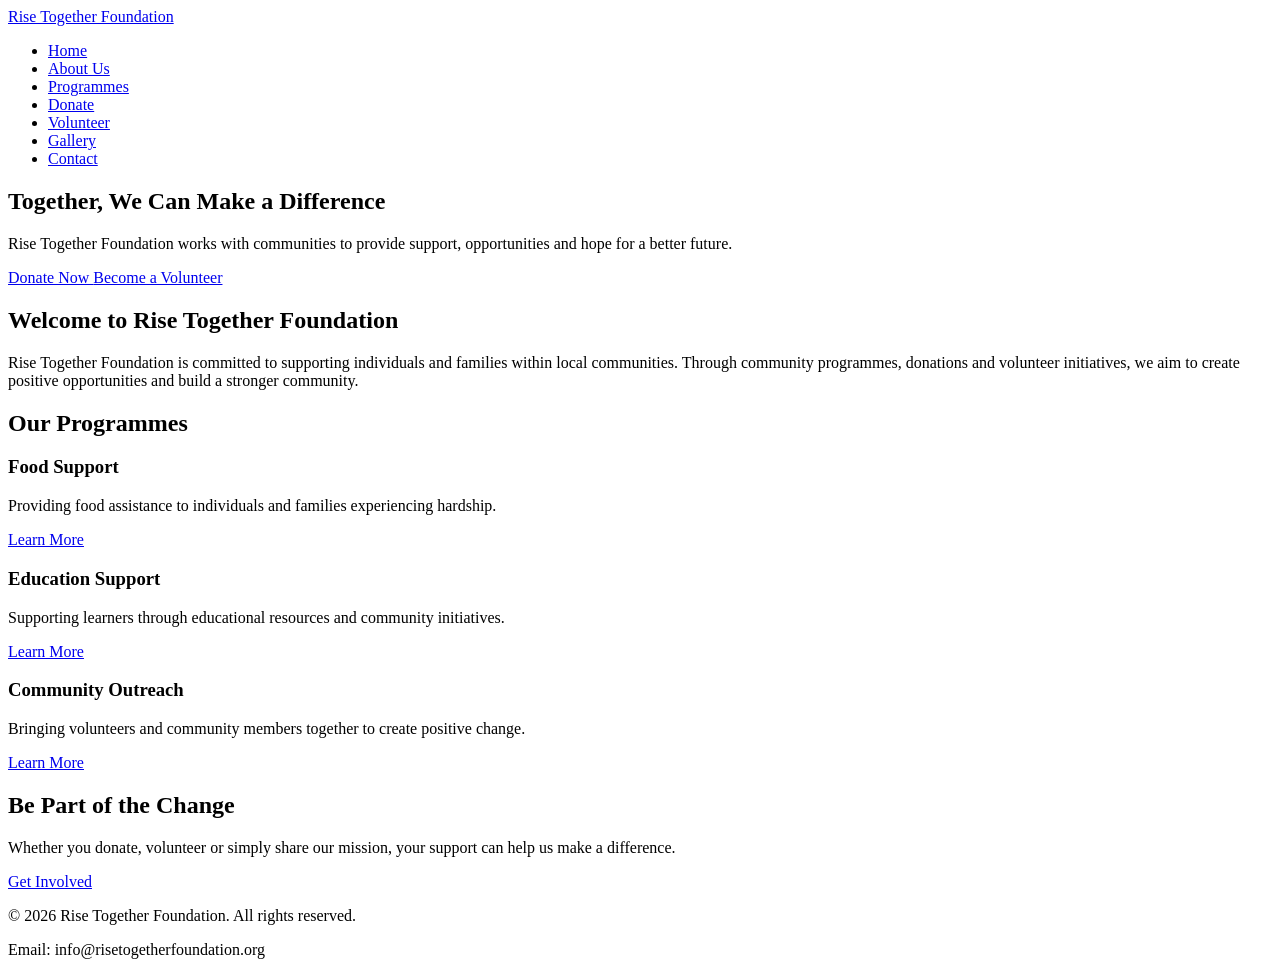
==== index.html @ 3a55affb "Task 1 - Initial HTML website" ====
<!DOCTYPE html>
<html lang="en">
<head>
    <meta charset="UTF-8">
    <meta name="viewport" content="width=device-width, initial-scale=1.0">

    <title>Rise Together Foundation | Home</title>

    <link rel="stylesheet" href="css/style.css">
</head>

<body>

    <!-- Header -->
    <header>
        <div class="container">

            <a href="index.html" class="logo">
                Rise Together Foundation
            </a>

            <nav>
                <ul>
                    <li><a href="index.html">Home</a></li>
                    <li><a href="about.html">About Us</a></li>
                    <li><a href="programmes.html">Programmes</a></li>
                    <li><a href="donate.html">Donate</a></li>
                    <li><a href="volunteer.html">Volunteer</a></li>
                    <li><a href="gallery.html">Gallery</a></li>
                    <li><a href="contact.html">Contact</a></li>
                </ul>
            </nav>

        </div>
    </header>


    <!-- Main Content -->
    <main>

        <!-- Hero Section -->
        <section class="hero">

            <div class="hero-content">

                <h1>Together, We Can Make a Difference</h1>

                <p>
                    Rise Together Foundation works with communities
                    to provide support, opportunities and hope for a
                    better future.
                </p>

                <div class="hero-buttons">

                    <a href="donate.html" class="btn primary-btn">
                        Donate Now
                    </a>

                    <a href="volunteer.html" class="btn secondary-btn">
                        Become a Volunteer
                    </a>

                </div>

            </div>

        </section>


        <!-- Introduction -->
        <section class="introduction">

            <div class="container">

                <h2>Welcome to Rise Together Foundation</h2>

                <p>
                    Rise Together Foundation is committed to supporting
                    individuals and families within local communities.
                    Through community programmes, donations and
                    volunteer initiatives, we aim to create positive
                    opportunities and build a stronger community.
                </p>

            </div>

        </section>


        <!-- Programmes -->
        <section class="programmes-preview">

            <div class="container">

                <h2>Our Programmes</h2>

                <div class="programme-cards">

                    <article class="programme-card">

                        <h3>Food Support</h3>

                        <p>
                            Providing food assistance to individuals
                            and families experiencing hardship.
                        </p>

                        <a href="programmes.html">
                            Learn More
                        </a>

                    </article>


                    <article class="programme-card">

                        <h3>Education Support</h3>

                        <p>
                            Supporting learners through educational
                            resources and community initiatives.
                        </p>

                        <a href="programmes.html">
                            Learn More
                        </a>

                    </article>


                    <article class="programme-card">

                        <h3>Community Outreach</h3>

                        <p>
                            Bringing volunteers and community members
                            together to create positive change.
                        </p>

                        <a href="programmes.html">
                            Learn More
                        </a>

                    </article>

                </div>

            </div>

        </section>


        <!-- Call To Action -->
        <section class="call-to-action">

            <div class="container">

                <h2>Be Part of the Change</h2>

                <p>
                    Whether you donate, volunteer or simply share
                    our mission, your support can help us make a
                    difference.
                </p>

                <a href="volunteer.html" class="btn primary-btn">
                    Get Involved
                </a>

            </div>

        </section>

    </main>


    <!-- Footer -->
    <footer>

        <div class="container">

            <p>
                &copy; 2026 Rise Together Foundation.
                All rights reserved.
            </p>

            <p>
                Email: info@risetogetherfoundation.org
            </p>

        </div>

    </footer>

</body>
</html>
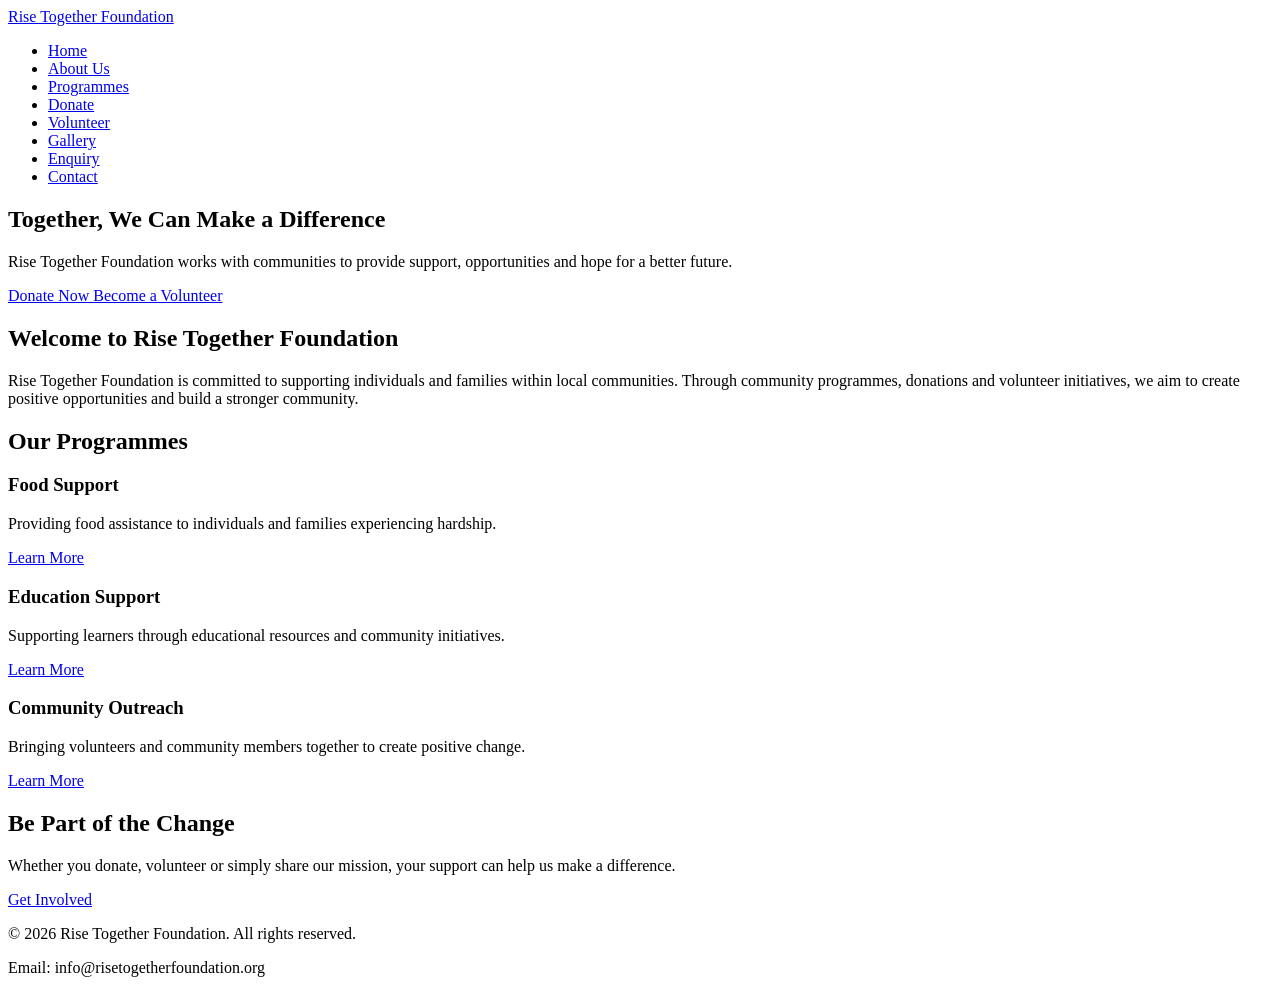
==== commit 7ed8aa07: "Add enquiry page and update contact page" ====
--- a/index.html
+++ b/index.html
@@ -27,6 +27,7 @@
                     <li><a href="donate.html">Donate</a></li>
                     <li><a href="volunteer.html">Volunteer</a></li>
                     <li><a href="gallery.html">Gallery</a></li>
+                    <li><a href="enquiry.html">Enquiry</a></li>
                     <li><a href="contact.html">Contact</a></li>
                 </ul>
             </nav>
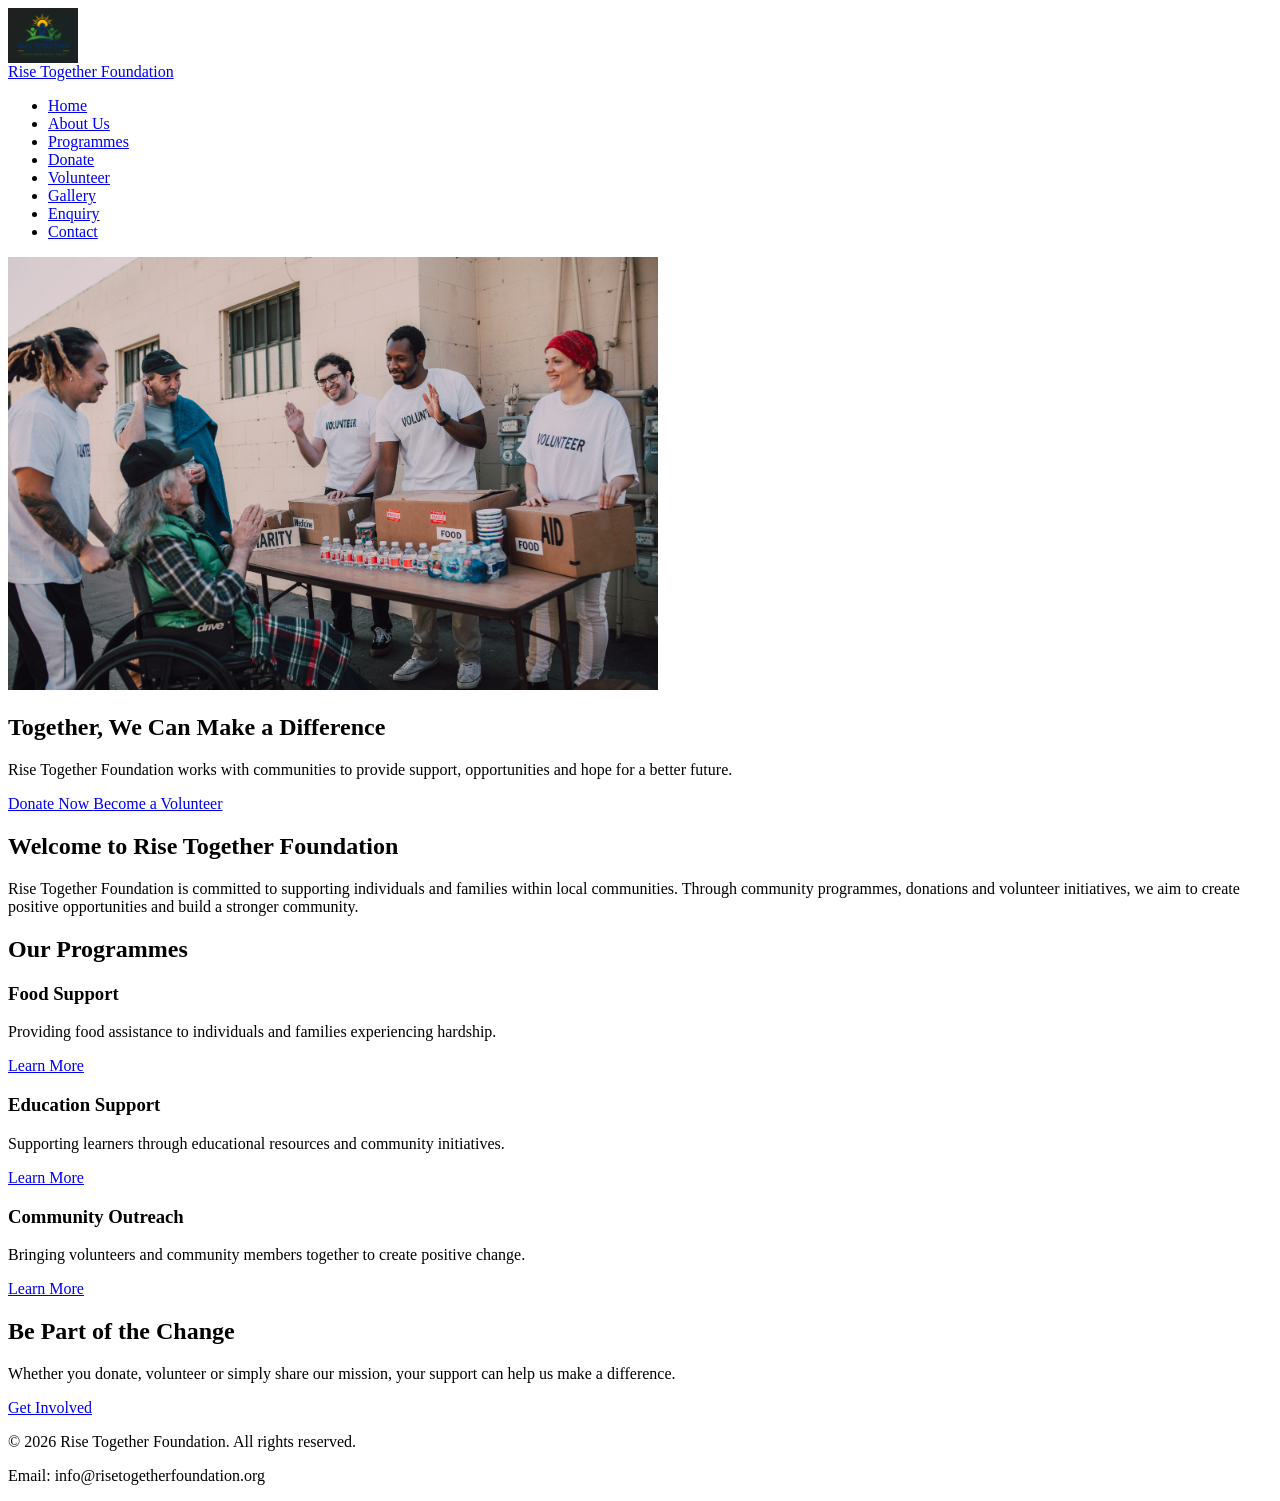
==== commit eb8dbd6b: "Updated website" ====
--- a/index.html
+++ b/index.html
@@ -16,6 +16,7 @@
         <div class="container">
 
             <a href="index.html" class="logo">
+                <img src="images/logo.png" alt="Rise Together Foundation Logo">
                 Rise Together Foundation
             </a>
 
@@ -39,6 +40,8 @@
     <!-- Main Content -->
     <main>
 
+        <img src="images/hero.jpg" alt="Education support programme" width="650">
+
         <!-- Hero Section -->
         <section class="hero">
 
--- a/css/style.css
+++ b/css/style.css
@@ -0,0 +1,24 @@
+/* =========================
+   PAGE HEADER
+========================= */
+
+.page-header {
+    background-color: #F5F5F5;
+    text-align: center;
+    padding: 80px 0;
+}
+
+.page-header h1 {
+    color: #1E3A5F;
+    font-size: 2.5rem;
+    margin-bottom: 15px;
+}
+
+.page-header p {
+    font-size: 1.1rem;
+}
+.logo img {
+    height: 55px;
+    width: auto;
+    display: block;
+}
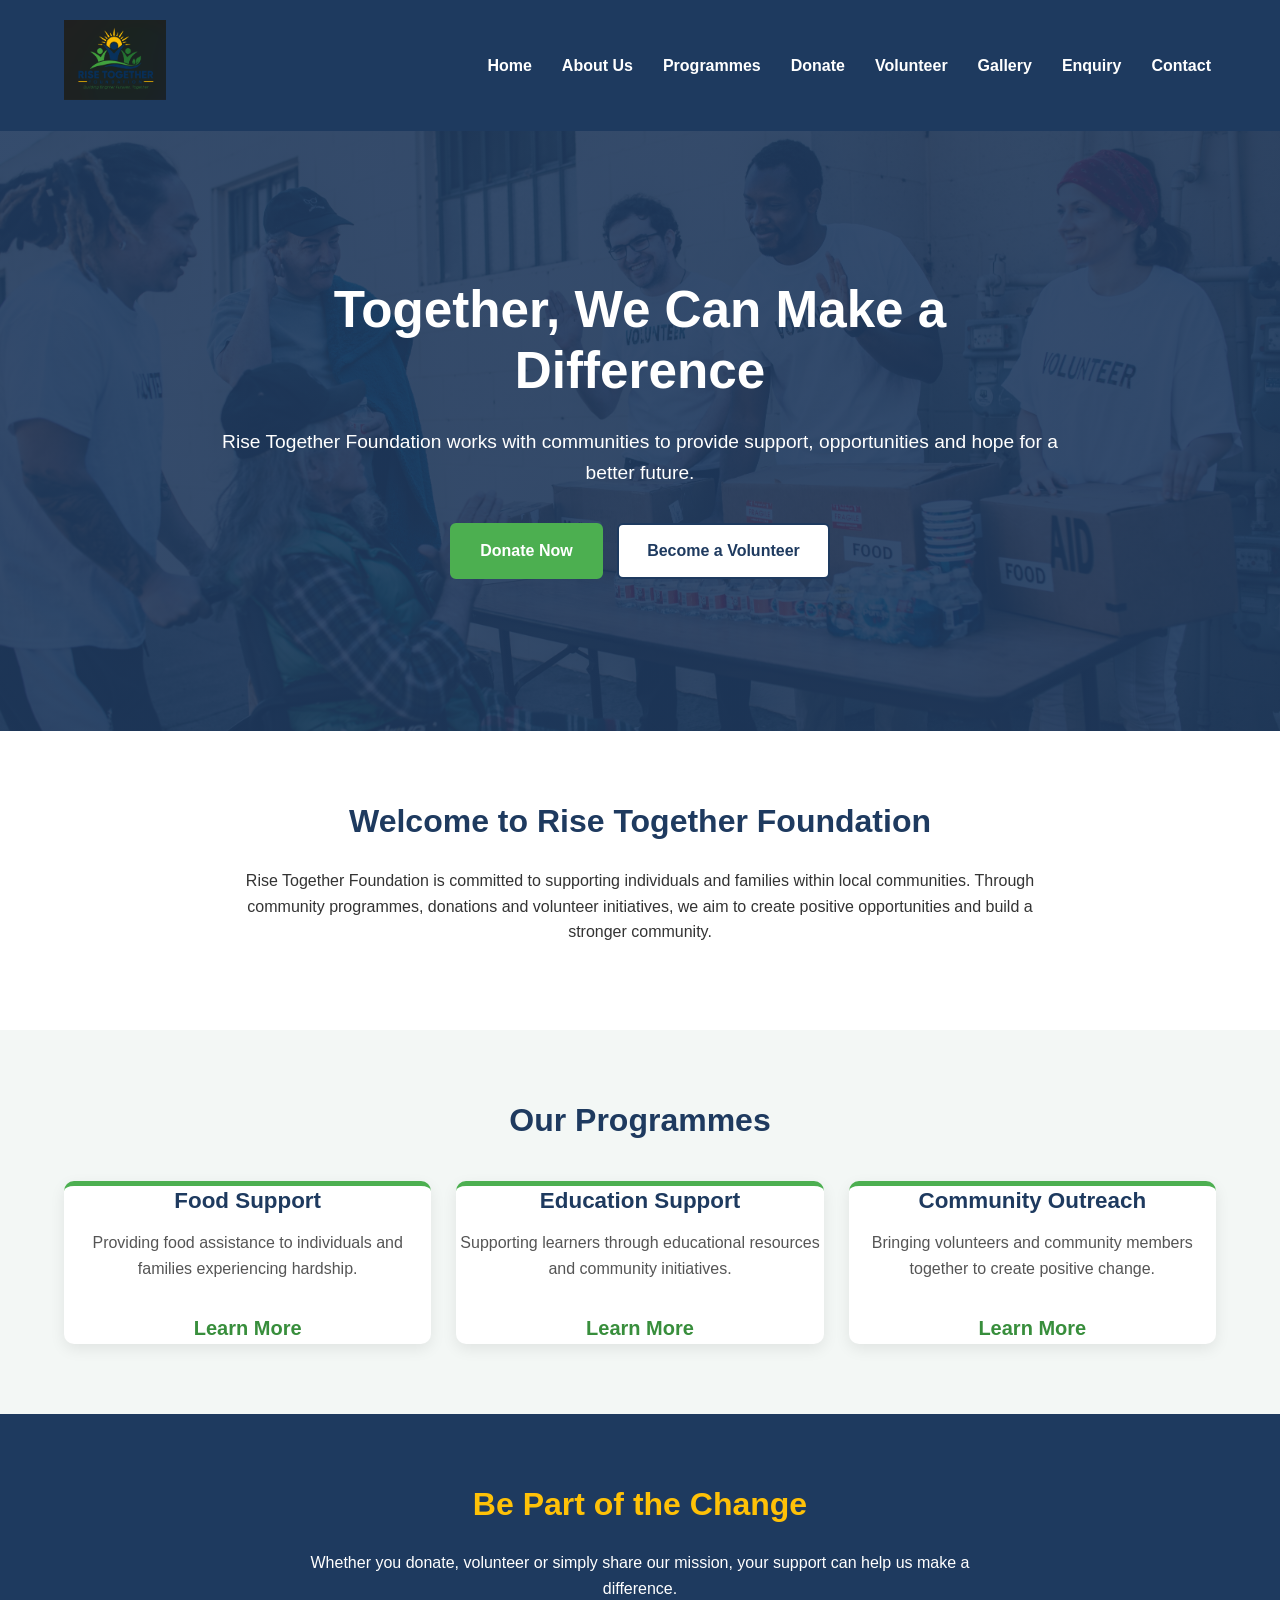
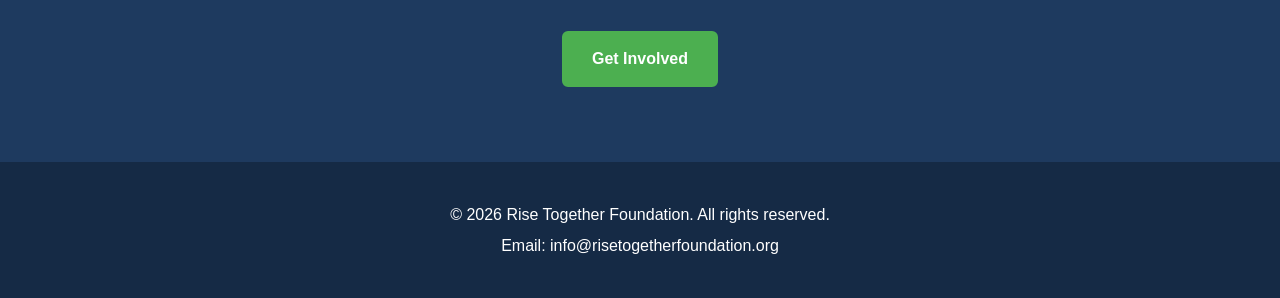
==== commit dfa53883: "Update website styling and pages" ====
--- a/index.html
+++ b/index.html
@@ -17,7 +17,6 @@
 
             <a href="index.html" class="logo">
                 <img src="images/logo.png" alt="Rise Together Foundation Logo">
-                Rise Together Foundation
             </a>
 
             <nav>
@@ -39,8 +38,6 @@
 
     <!-- Main Content -->
     <main>
-
-        <img src="images/hero.jpg" alt="Education support programme" width="650">
 
         <!-- Hero Section -->
         <section class="hero">
--- a/css/style.css
+++ b/css/style.css
@@ -1,24 +1,1129 @@
-/* =========================
-   PAGE HEADER
-========================= */
+/* =========================================================
+   1. DEFAULT STYLES / RESET
+========================================================= */
+/* Removes default browser spacing and makes sizing easier */
+*
+{
+    margin: 0;
+    padding: 0;
+    box-sizing: border-box;
+}
+
+/* Smooth scrolling when using page links */
+html 
+{
+    scroll-behavior: smooth;
+}
+
+/* Default body styling */
+body 
+{
+    font-family: "Open Sans", Arial, sans-serif;
+    font-size: 16px;
+    line-height: 1.6;
+    color: #333333;
+    background-color: #ffffff;
+}
+
+/* Main website container */
+.container 
+{
+    width: 90%;
+    max-width: 1200px;
+    margin: 0 auto;
+}
+
+/* Makes images responsive and prevents overflow from fixed HTML widths */
+img {
+    display: block;
+    max-width: 100%;
+    height: auto;
+}
+
+img[width] {
+    width: auto;
+    max-width: 100%;
+}
+
+.feature-image {
+    width: min(100%, 760px);
+    max-height: 430px;
+    margin: 0 auto 25px;
+    object-fit: cover;
+    border-radius: 16px;
+    box-shadow: 0 8px 22px rgba(0, 0, 0, 0.10);
+}
+
+main img {
+    margin-bottom: 20px;
+}
+
+/* =========================================================
+   2. TYPOGRAPHY
+========================================================= */
+
+/* Main headings */
+h1,
+h2,
+h3,
+h4 {
+    font-weight: 700;
+    line-height: 1.3;
+}
+
+/* Main heading */
+h1 
+{
+    font-size: 3rem;
+}
+
+/* Section headings */
+h2 
+{
+    font-size: 2rem;
+}
+
+/* Smaller headings */
+h3 
+{
+    font-size: 1.4rem;
+}
+
+/* Paragraphs */
+p 
+{
+    margin-bottom: 15px;
+}
+
+/* =========================================================
+   3. HEADER
+========================================================= */
+
+header {
+    background-color: #1E3A5F;
+    padding: 20px 0;
+    box-shadow: 0 3px 10px rgba(0, 0, 0, 0.15);
+}
+
+/* Header layout */
+header .container {
+    display: flex;
+    justify-content: space-between;
+    align-items: center;
+    gap: 25px;
+}
+
+/* =========================================================
+   4. LOGO
+========================================================= */
+.logo {
+    color: #ffffff;
+    text-decoration: none;
+    font-size: 1.5rem;
+    font-weight: 700;
+    letter-spacing: 0.5px;
+}
+
+.logo img {
+    height: 80px;
+    width: auto;
+    display: inline-block;
+}
+
+/* Logo hover effect */
+.logo:hover {
+    color: #FFC107;
+}
+
+/* =========================================================
+   5. NAVIGATION
+========================================================= */
+
+nav ul {
+    list-style: none;
+    display: flex;
+    align-items: center;
+    justify-content: center;
+    gap: 20px;
+}
+
+nav a {
+    color: #ffffff;
+    text-decoration: none;
+    font-weight: 600;
+    padding: 8px 5px;
+    transition: 0.3s ease;
+}
+
+/* Navigation hover */
+nav a:hover {
+    color: #FFC107;
+}
+
+/* Navigation focus for keyboard accessibility */
+nav a:focus-visible {
+    outline: 2px solid #FFC107;
+    outline-offset: 4px;
+}
+
+/* Active navigation link */
+nav a:active {
+    color: #4CAF50;
+}
+
+/* Visited links remain readable */
+nav a:visited {
+    text-decoration: none;
+}
+
+/* =========================================================
+   6. GENERAL SECTIONS
+========================================================= */
+
+section {
+    padding: 70px 0;
+}
+
+section h2 {
+    text-align: center;
+    color: #1E3A5F;
+    margin-bottom: 25px;
+}
+
+section p {
+    margin-bottom: 15px;
+}
+
+
+/* =========================================================
+   7. HOME PAGE - HERO
+========================================================= */
+
+.hero {
+    min-height: 600px;
+    display: flex;
+    align-items: center;
+    justify-content: center;
+    text-align: center;
+    background:
+        linear-gradient(
+            rgba(30, 58, 95, 0.88),
+            rgba(30, 58, 95, 0.88)
+        ),
+        url("../images/hero.jpg");
+
+    background-size: cover;
+    background-position: center;
+    color: #ffffff;
+}
+
+.hero-content {
+    width: 90%;
+    max-width: 850px;
+    margin: 0 auto;
+}
+
+.hero h1 {
+    color: #ffffff;
+    font-size: 3.2rem;
+    line-height: 1.2;
+    margin-bottom: 25px;
+}
+
+.hero p {
+    color: #ffffff;
+    font-size: 1.2rem;
+    margin-bottom: 30px;
+}
+
+
+/* =========================================================
+   8. HOME PAGE - INTRODUCTION
+========================================================= */
+
+.introduction {
+    background-color: #ffffff;
+    text-align: center;
+}
+
+.introduction p {
+    max-width: 800px;
+    margin-left: auto;
+    margin-right: auto;
+}
+
+
+/* =========================================================
+   9. PROGRAMMES PREVIEW / PROGRAMMES PAGE
+========================================================= */
+
+.programmes-preview {
+    background-color: #F3F7F5;
+}
+
+.programme-cards {
+    display: flex;
+    justify-content: center;
+    gap: 25px;
+    margin-top: 40px;
+    flex-wrap: wrap;
+}
+
+.programme-card {
+    background-color: #ffffff;
+    flex: 1;
+    min-width: 220px;
+    display: flex;
+    flex-direction: column;
+    text-align: center;
+    border-radius: 10px;
+    overflow: hidden;
+    border-top: 5px solid #4CAF50;
+    box-shadow: 0 5px 15px rgba(0, 0, 0, 0.08);
+    transition:
+        transform 0.3s ease,
+        box-shadow 0.3s ease;
+}
+
+/* Programme card hover effect */
+.programme-card:hover {
+    transform: translateY(-5px);
+
+    box-shadow:
+        0 10px 25px rgba(0, 0, 0, 0.12);
+}
+
+/* Programme images */
+.programme-card img {
+    width: 90%;
+    height: 220px;
+    object-fit: cover;
+    display: block;
+    margin: 0 auto;
+}
+
+/* Content inside programme cards */
+.programme-card-content {
+    padding: 25px;
+    display: flex;
+    justify-content: center;
+    flex-direction: column;
+    align-items: center;
+}
+
+.programme-card h2,
+.programme-card h3,
+.programme-card-content h2,
+.programme-card-content h3 {
+    color: #1E3A5F;
+    margin-bottom: 15px;
+    font-size: 1.4rem;
+}
+
+.programme-card p,
+.programme-card-content p {
+    color: #555555;
+}
+
+/* Programme links */
+.programme-card a {
+    display: inline-block;
+    margin-top: auto;
+    padding-top: 15px;
+    color: #388E3C;
+    font-size: 20px;
+    font-weight: bold;
+    text-decoration: none;
+}
+
+/* Programme link hover */
+.programme-card a:hover {
+    color: #1E3A5F;
+}
+
+
+/* =========================================================
+   10. PAGE HEADERS
+========================================================= */
 
 .page-header {
-    background-color: #F5F5F5;
+    background-color: #EAF4F4;
     text-align: center;
     padding: 80px 0;
+    border-bottom: 5px solid #FFC107;
 }
 
 .page-header h1 {
     color: #1E3A5F;
+    font-size: 2.8rem;
+    margin-bottom: 15px;
+}
+
+.page-header p {
+    color: #555555;
+    font-size: 1.1rem;
+}
+
+
+/* =========================================================
+   11. BUTTONS
+========================================================= */
+
+.btn {
+    display: inline-block;
+    padding: 13px 28px;
+    margin: 5px;
+    border-radius: 6px;
+    text-decoration: none;
+    font-weight: 700;
+    transition: 0.3s ease;
+    cursor: pointer;
+}
+
+/* Primary green button */
+.primary-btn {
+    background-color: #4CAF50;
+    color: #ffffff;
+    border: 2px solid #4CAF50;
+}
+
+/* Primary button hover */
+.primary-btn:hover {
+    background-color: #388E3C;
+    border-color: #388E3C;
+    transform: translateY(-2px);
+}
+
+/* Secondary blue button */
+.secondary-btn {
+    background-color: #ffffff;
+    color: #1E3A5F;
+    border: 2px solid #1E3A5F;
+}
+
+/* Secondary button hover */
+.secondary-btn:hover {
+    background-color: #1E3A5F;
+    color: #ffffff;
+    transform: translateY(-2px);
+}
+
+/* Button focus */
+.btn:focus-visible {
+    outline: 3px solid #FFC107;
+    outline-offset: 3px;
+}
+
+/* Button active state */
+.btn:active {
+    transform: translateY(0);
+}
+
+
+/* =========================================================
+   12. CARD BUTTONS
+========================================================= */
+
+.card-btn {
+    display: inline-block;
+
+    background-color: #4CAF50;
+    color: #ffffff;
+    padding: 10px 18px;
+    border-radius: 5px;
+    text-decoration: none;
+    font-weight: bold;
+    transition: 0.3s ease;
+}
+
+/* Card button hover */
+.card-btn:hover {
+    background-color: #388E3C;
+    color: #ffffff;
+    transform: translateY(-2px);
+}
+
+
+/* =========================================================
+   13. CALL TO ACTION
+========================================================= */
+
+.call-to-action {
+    text-align: center;
+    background-color: #1E3A5F;
+    color: #ffffff;
+}
+
+.call-to-action h2 {
+    color: #FFC107;
+}
+
+.call-to-action p {
+    max-width: 700px;
+    margin: 0 auto 25px;
+    color: #ffffff;
+}
+
+
+/* =========================================================
+   14. ABOUT PAGE
+========================================================= */
+
+.about-content {
+    background-color: #ffffff;
+}
+
+.about-content .container {
+    max-width: 900px;
+}
+
+.about-content h2 {
+    margin-top: 30px;
+}
+
+.about-content ul {
+    max-width: 750px;
+    margin: 25px auto;
+}
+
+
+/* =========================================================
+   15. GALLERY PAGE
+========================================================= */
+
+.gallery-section {
+    background-color: #ffffff;
+}
+
+.gallery-grid {
+    display: grid;
+    grid-template-columns: repeat(3, 1fr);
+    gap: 25px;
+    margin-top: 40px;
+}
+
+.gallery-item {
+    margin: 0;
+    background-color: #ffffff;
+    border-radius: 10px;
+    overflow: hidden;
+    box-shadow: 0 5px 15px rgba(0, 0, 0, 0.10);
+    transition:
+        transform 0.3s ease,
+        box-shadow 0.3s ease;
+}
+
+/* Gallery hover */
+.gallery-item:hover {
+    transform: translateY(-5px);
+    box-shadow:
+        0 10px 25px rgba(0, 0, 0, 0.15);
+}
+
+/* Gallery images */
+.gallery-item img {
+    width: 100%;
+    height: 220px;
+    object-fit: cover;
+    display: block;
+    transition: transform 0.3s ease;
+}
+
+/* Slight image zoom on hover */
+.gallery-item:hover img {
+    transform: scale(1.03);
+}
+
+/* Gallery captions */
+.gallery-item figcaption {
+    padding: 15px;
+    text-align: center;
+    font-weight: bold;
+    color: #1E3A5F;
+    background-color: #ffffff;
+}
+
+
+/* =========================================================
+   16. FORM STYLES
+========================================================= */
+
+.form-group {
+    margin-bottom: 20px;
+}
+
+.form-group label {
+    display: block;
+    margin-bottom: 8px;
+    font-weight: bold;
+    color: #1E3A5F;
+}
+
+.form-group input,
+.form-group textarea,
+.form-group select {
+    width: 100%;
+    padding: 13px;
+    border: 1px solid #cccccc;
+    border-radius: 6px;
+    font-family: inherit;
+    font-size: 1rem;
+    background-color: #FAFAFA;
+}
+
+/* Form focus state */
+.form-group input:focus,
+.form-group textarea:focus,
+.form-group select:focus {
+    outline: none;
+    border: 2px solid #4CAF50;
+    background-color: #ffffff;
+    box-shadow: 0 0 5px rgba(76, 175, 80, 0.25);
+}
+
+.form-group textarea {
+    resize: vertical;
+}
+
+
+/* =========================================================
+   17. CONTACT PAGE
+========================================================= */
+
+.contact-information {
+    background-color: #F3F7F5;
+}
+
+.contact-details {
+    display: grid;
+    grid-template-columns: repeat(3, 1fr);
+    gap: 25px;
+    margin-top: 40px;
+}
+
+.contact-card {
+    background-color: #ffffff;
+    padding: 30px;
+    text-align: center;
+    border-radius: 10px;
+    border-top: 5px solid #4CAF50;
+    box-shadow: 0 5px 15px rgba(0, 0, 0, 0.08);
+    transition: transform 0.3s ease;
+}
+
+/* Contact card hover */
+.contact-card:hover {
+    transform: translateY(-5px);
+}
+
+.contact-card h3 {
+    color: #1E3A5F;
+    margin-bottom: 15px;
+}
+
+.contact-card p {
+    color: #555555;
+    margin-bottom: 5px;
+}
+
+
+/* =========================================================
+   18. CONTACT / ENQUIRY FORMS
+========================================================= */
+
+.contact-form-section,
+.enquiry-section {
+    background-color: #ffffff;
+}
+
+.contact-form,
+.enquiry-form {
+    max-width: 700px;
+    margin: 40px auto 0;
+    padding: 35px;
+    background-color: #F3F7F5;
+    border-radius: 10px;
+    box-shadow: 0 5px 20px rgba(0, 0, 0, 0.08);
+}
+
+
+/* =========================================================
+   19. MAP / LOCATION
+========================================================= */
+
+.location-section {
+    background-color: #EAF4F4;
+}
+
+.map-placeholder {
+    max-width: 900px;
+    height: 300px;
+    margin: 40px auto 0;
+    background-color: #ffffff;
+    border: 3px dashed #4CAF50;
+    border-radius: 10px;
+    display: flex;
+    justify-content: center;
+    align-items: center;
+    text-align: center;
+    box-shadow: 0 5px 15px rgba(0, 0, 0, 0.05);
+}
+
+.map-placeholder p {
+    color: #1E3A5F;
+    font-weight: bold;
+    line-height: 1.8;
+}
+
+
+/* =========================================================
+   20. DONATION PAGE
+========================================================= */
+
+.donation-intro {
+    background-color: #EAF4F4;
+    text-align: center;
+}
+
+.donation-intro h1 {
+    color: #1E3A5F;
     font-size: 2.5rem;
+    margin-bottom: 20px;
+}
+
+.donation-intro p {
+    max-width: 750px;
+    margin: 0 auto 15px;
+}
+
+
+/* Donation impact section */
+.donation-impact {
+    background-color: #F3F7F5;
+}
+
+.donation-options {
+    display: grid;
+    grid-template-columns: repeat(3, 1fr);
+    gap: 25px;
+    margin-top: 40px;
+}
+
+.donation-card {
+    background-color: #ffffff;
+    border-radius: 10px;
+    overflow: hidden;
+    text-align: center;
+    box-shadow: 0 5px 15px rgba(0, 0, 0, 0.08);
+    transition: transform 0.3s ease;
+}
+
+/* Donation card hover */
+.donation-card:hover {
+    transform: translateY(-5px);
+}
+
+.donation-card img {
+    width: 100%;
+    height: 200px;
+    object-fit: cover;
+    display: block;
+}
+
+.donation-card h3 {
+    color: #1E3A5F;
+    margin: 20px 15px 10px;
+}
+
+.donation-card p {
+    padding: 0 20px 25px;
+    color: #555555;
+}
+
+
+/* Donation form */
+.donation-form-section {
+    background-color: #ffffff;
+}
+
+.form-introduction {
+    text-align: center;
+    margin-bottom: 30px;
+}
+
+.donation-form {
+    max-width: 700px;
+    margin: 0 auto;
+    padding: 35px;
+    background-color: #F3F7F5;
+    border-radius: 10px;
+    box-shadow: 0 5px 20px rgba(0, 0, 0, 0.08);
+}
+
+
+/* =========================================================
+   21. VOLUNTEER PAGE
+========================================================= */
+
+.volunteer-intro {
+    background-color: #ffffff;
+    text-align: center;
+    width: 100%;
+}
+
+.volunteer-image {
+    max-width: 850px;
+    margin: 0 auto 65px;
+    display:block
+}
+
+.volunteer-image img {
+    width: 100%;
+    height: 400px;
+    object-fit: cover;
+    border-radius: 20px;
+    box-shadow:
+        0 6px 20px rgba(0, 0, 0, 0.12);
+    display: block;
+}
+
+.volunteer-text {
+    max-width: 800px;
+    margin: 0 auto;
+    text-align: center;
+}
+
+.volunteer-text h2 {
+    color: #1E3A5F;
+    text-align: center;
+}
+
+
+/* Volunteer opportunities */
+.volunteer-opportunities {
+    background-color: #F3F7F5;
+}
+
+.volunteer-cards {
+    display: grid;
+    grid-template-columns: repeat(4, 1fr);
+    gap: 20px;
+    margin-top: 40px;
+}
+
+.volunteer-card {
+    background-color: #ffffff;
+    padding: 30px 20px;
+    text-align: center;
+    border-radius: 10px;
+    border-top: 5px solid #4CAF50;
+    box-shadow:
+        0 5px 15px rgba(0, 0, 0, 0.08);
+    transition: transform 0.3s ease;
+}
+
+/* Volunteer card hover */
+.volunteer-card:hover {
+    transform: translateY(-5px);
+}
+
+.volunteer-card h3 {
+    color: #1E3A5F;
     margin-bottom: 15px;
 }
 
-.page-header p {
-    font-size: 1.1rem;
-}
-.logo img {
-    height: 55px;
-    width: auto;
-    display: block;
+.volunteer-card p {
+    color: #555555;
+}
+
+
+/* Volunteer form */
+.volunteer-form-section {
+    background-color: #ffffff;
+}
+
+.volunteer-form {
+    max-width: 700px;
+    margin: 0 auto;
+    padding: 35px;
+    background-color: #F3F7F5;
+    border-radius: 10px;
+    box-shadow:
+        0 5px 20px rgba(0, 0, 0, 0.08);
+}
+
+
+/* =========================================================
+   22. LISTS
+========================================================= */
+
+section ul {
+    max-width: 700px;
+    margin: 25px auto;
+    padding-left: 30px;
+}
+
+section li {
+    margin-bottom: 10px;
+}
+
+
+/* =========================================================
+   23. LINKS
+========================================================= */
+
+main a {
+    color: #388E3C;
+    font-weight: 600;
+}
+
+main a:hover {
+    color: #1E3A5F;
+}
+
+main a:focus-visible {
+    outline: 2px solid #FFC107;
+    outline-offset: 3px;
+}
+
+
+/* =========================================================
+   24. FOOTER
+========================================================= */
+
+footer {
+    background-color: #152A45;
+    color: #ffffff;
+    text-align: center;
+    padding: 35px 0;
+}
+
+footer p {
+    margin: 5px 0;
+    color: #ffffff;
+}
+
+footer a {
+    color: #FFC107;
+    text-decoration: none;
+}
+
+footer a:hover {
+    color: #ffffff;
+}
+
+
+/* =========================================================
+   25. TABLET RESPONSIVE DESIGN
+   Breakpoint: 900px
+========================================================= */
+
+@media (max-width: 900px) {
+
+    /* Volunteer cards change from 4 columns to 2 */
+    .volunteer-cards {
+        grid-template-columns: repeat(2, 1fr);
+    }
+
+    /* Donation cards change to 2 columns */
+    .donation-options {
+        grid-template-columns: repeat(2, 1fr);
+    }
+
+    /* Gallery changes to 2 columns */
+    .gallery-grid {
+        grid-template-columns: repeat(2, 1fr);
+    }
+
+    /* Contact cards change to 1 column */
+    .contact-details {
+        grid-template-columns: 1fr;
+    }
+}
+
+
+/* =========================================================
+   26. MOBILE RESPONSIVE DESIGN
+   Breakpoint: 768px
+========================================================= */
+
+@media (max-width: 768px) {
+
+    /* Header becomes vertical */
+    header .container {
+        flex-direction: column;
+
+        gap: 15px;
+    }
+
+    /* Navigation wraps on smaller screens */
+    nav ul {
+        flex-wrap: wrap;
+
+        justify-content: center;
+
+        gap: 10px;
+    }
+
+    nav a {
+        font-size: 0.95rem;
+    }
+
+    /* Hero adjustment */
+    .hero {
+        min-height: 500px;
+
+        padding: 60px 0;
+    }
+
+    /* Hero typography adjustment */
+    .hero h1 {
+        font-size: 2.2rem;
+    }
+
+    .hero p {
+        font-size: 1rem;
+    }
+
+    /* Page header typography */
+    .page-header {
+        padding: 60px 0;
+    }
+
+    .page-header h1 {
+        font-size: 2.2rem;
+    }
+
+    /* Section spacing */
+    section {
+        padding: 55px 0;
+    }
+
+    /* Programme cards become vertical */
+    .programme-cards {
+        flex-direction: column;
+    }
+
+    .programme-card {
+        width: 100%;
+    }
+
+    /* Gallery becomes one column */
+    .gallery-grid {
+        grid-template-columns: 1fr;
+    }
+
+    .gallery-item img {
+        height: 250px;
+    }
+
+    /* Donation cards become one column */
+    .donation-options {
+        grid-template-columns: 1fr;
+    }
+
+    /* Volunteer cards become one column */
+    .volunteer-cards {
+        grid-template-columns: 1fr;
+    }
+
+    /* Volunteer image adjustment */
+    .volunteer-image img {
+        height: 300px;
+    }
+
+    /* Forms become full width */
+    .contact-form,
+    .enquiry-form,
+    .donation-form,
+    .volunteer-form {
+        width: 100%;
+
+        padding: 25px;
+    }
+
+    /* Map adjustment */
+    .map-placeholder {
+        height: 250px;
+    }
+}
+
+
+/* =========================================================
+   27. SMALL MOBILE DEVICES
+   Breakpoint: 480px
+========================================================= */
+
+@media (max-width: 480px) {
+
+    /* Container adjustment */
+    .container {
+        width: 92%;
+    }
+
+    /* Logo adjustment */
+    .logo {
+        font-size: 1.25rem;
+    }
+
+    /* Navigation adjustment */
+    nav ul {
+        gap: 6px;
+    }
+
+    nav a {
+        font-size: 0.85rem;
+
+        padding: 6px 4px;
+    }
+
+    /* Hero typography */
+    .hero h1 {
+        font-size: 1.9rem;
+    }
+
+    .hero p {
+        font-size: 0.95rem;
+    }
+
+    /* Page heading */
+    .page-header h1 {
+        font-size: 1.9rem;
+    }
+
+    /* Section spacing */
+    section {
+        padding: 45px 0;
+    }
+
+    /* Buttons become full width */
+    .btn {
+        display: block;
+        width: 100%;
+        margin: 8px 0;
+        text-align: center;
+    }
+
+    /* Programme images */
+    .programme-card img {
+        height: 200px;
+    }
+
+    /* Gallery images */
+    .gallery-item img {
+        height: 220px;
+    }
+
+    /* Volunteer image */
+    .volunteer-image img {
+        height: 250px;
+    }
+
+    /* Form padding */
+    .contact-form,
+    .enquiry-form,
+    .donation-form,
+    .volunteer-form {
+        padding: 20px;
+    }
 }
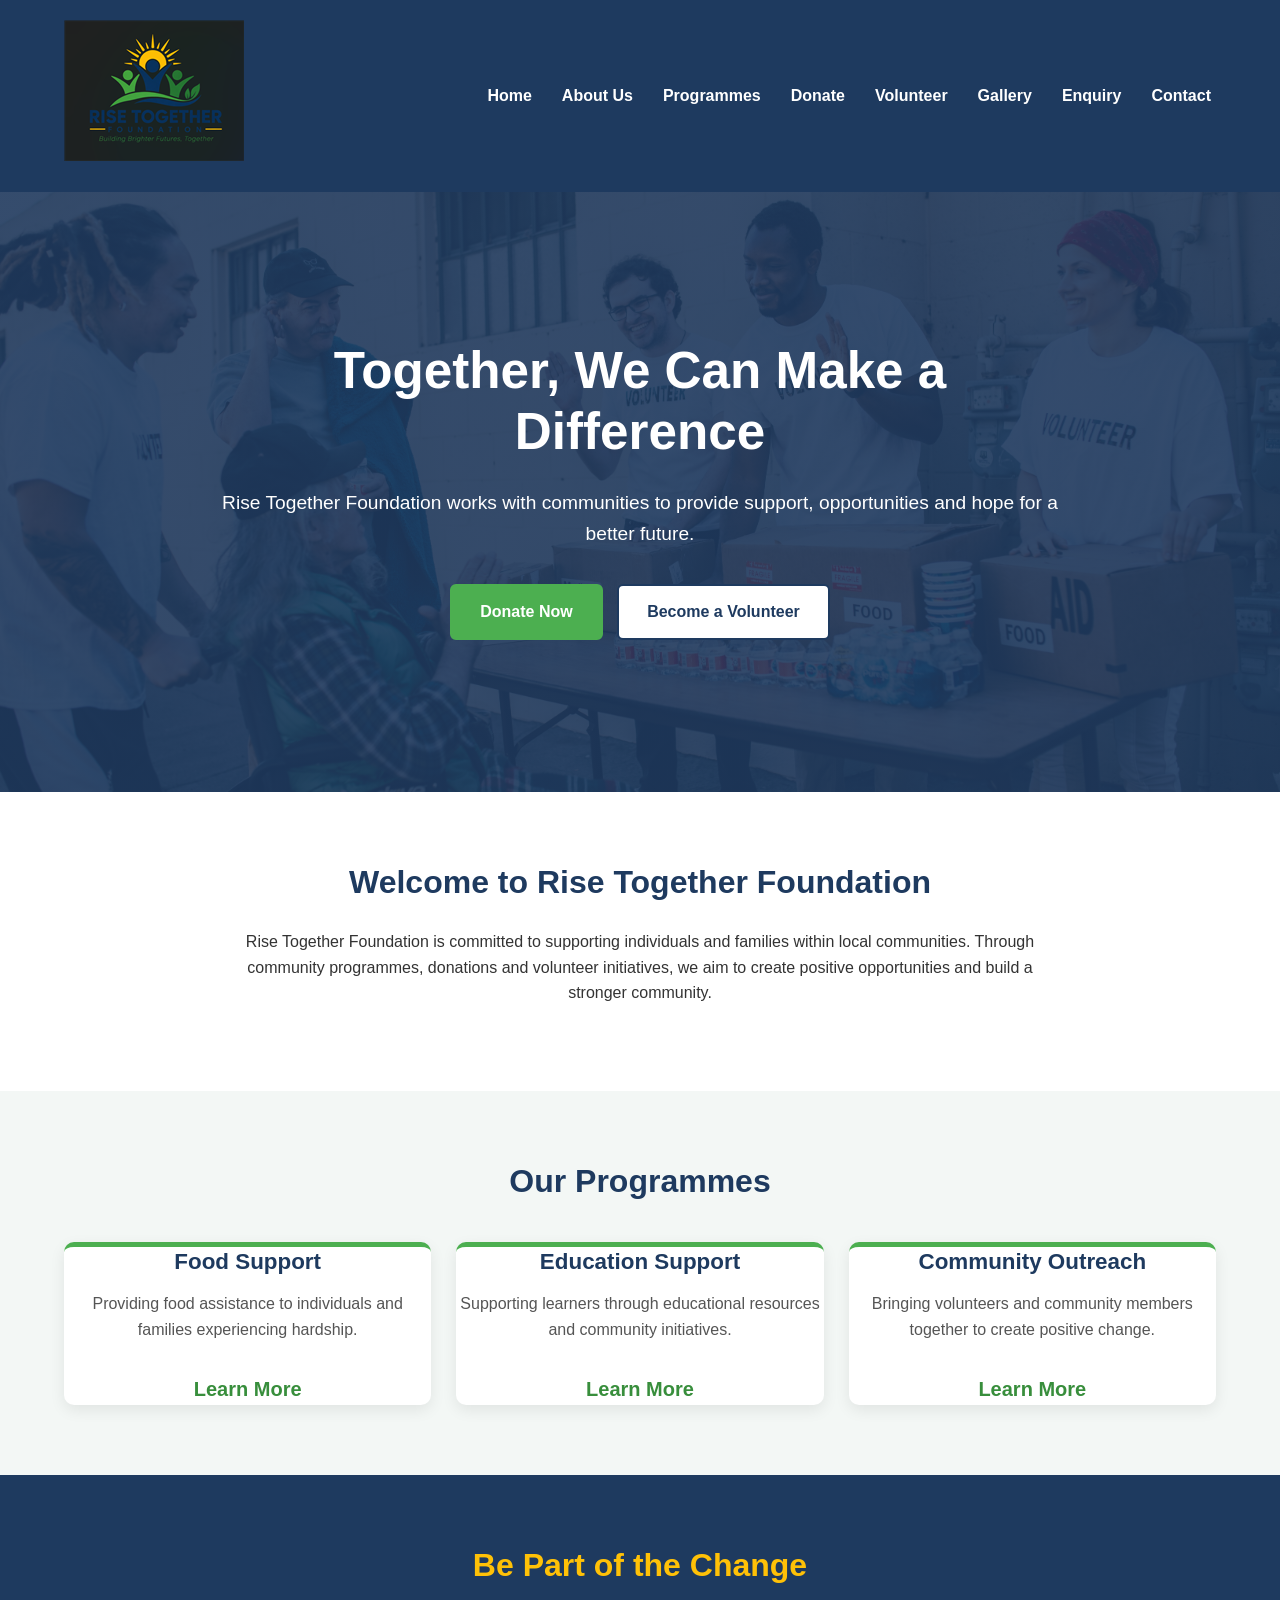
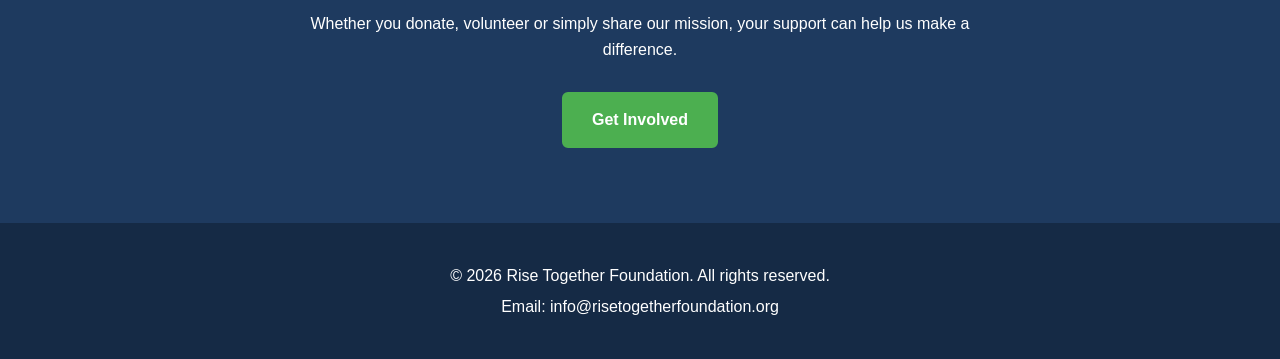
==== commit d4d2996c: "Added responsive image and styling" ====
--- a/index.html
+++ b/index.html
@@ -16,7 +16,10 @@
         <div class="container">
 
             <a href="index.html" class="logo">
-                <img src="images/logo.png" alt="Rise Together Foundation Logo">
+                 <img src="images/logo.png"
+                     srcset="images/logo-180.png 180w, images/logo-360.png 360w"
+                     sizes="(max-width: 480px) 45vw, 180px"
+                     alt="Rise Together Foundation Logo">
             </a>
 
             <nav>
--- a/css/style.css
+++ b/css/style.css
@@ -41,13 +41,14 @@
 }
 
 img[width] {
-    width: auto;
+    width: 100%;
     max-width: 100%;
 }
 
 .feature-image {
-    width: min(100%, 760px);
-    max-height: 430px;
+    width: 100%;
+    max-width: 760px;
+    height: auto;
     margin: 0 auto 25px;
     object-fit: cover;
     border-radius: 16px;
@@ -125,8 +126,9 @@
 }
 
 .logo img {
-    height: 80px;
-    width: auto;
+    width: 100%;
+    max-width: 180px;
+    height: auto;
     display: inline-block;
 }
 
@@ -296,7 +298,8 @@
 /* Programme images */
 .programme-card img {
     width: 90%;
-    height: 220px;
+    height: auto;
+    aspect-ratio: 3 / 2;
     object-fit: cover;
     display: block;
     margin: 0 auto;
@@ -426,7 +429,6 @@
 
 .card-btn {
     display: inline-block;
-
     background-color: #4CAF50;
     color: #ffffff;
     padding: 10px 18px;
@@ -523,7 +525,8 @@
 /* Gallery images */
 .gallery-item img {
     width: 100%;
-    height: 220px;
+    height: auto;
+    aspect-ratio: 4 / 3;
     object-fit: cover;
     display: block;
     transition: transform 0.3s ease;
@@ -725,7 +728,8 @@
 
 .donation-card img {
     width: 100%;
-    height: 200px;
+    height: auto;
+    aspect-ratio: 3 / 2;
     object-fit: cover;
     display: block;
 }
@@ -779,7 +783,8 @@
 
 .volunteer-image img {
     width: 100%;
-    height: 400px;
+    height: auto;
+    aspect-ratio: 16 / 7;
     object-fit: cover;
     border-radius: 20px;
     box-shadow:
@@ -848,7 +853,7 @@
     padding: 35px;
     background-color: #F3F7F5;
     border-radius: 10px;
-    box-shadow:
+    box-shadow: 
         0 5px 20px rgba(0, 0, 0, 0.08);
 }
 
@@ -952,16 +957,13 @@
     /* Header becomes vertical */
     header .container {
         flex-direction: column;
-
         gap: 15px;
     }
 
     /* Navigation wraps on smaller screens */
     nav ul {
         flex-wrap: wrap;
-
         justify-content: center;
-
         gap: 10px;
     }
 
@@ -1013,10 +1015,6 @@
         grid-template-columns: 1fr;
     }
 
-    .gallery-item img {
-        height: 250px;
-    }
-
     /* Donation cards become one column */
     .donation-options {
         grid-template-columns: 1fr;
@@ -1028,17 +1026,12 @@
     }
 
     /* Volunteer image adjustment */
-    .volunteer-image img {
-        height: 300px;
-    }
-
     /* Forms become full width */
     .contact-form,
     .enquiry-form,
     .donation-form,
     .volunteer-form {
         width: 100%;
-
         padding: 25px;
     }
 
@@ -1073,7 +1066,6 @@
 
     nav a {
         font-size: 0.85rem;
-
         padding: 6px 4px;
     }
 
@@ -1105,20 +1097,6 @@
     }
 
     /* Programme images */
-    .programme-card img {
-        height: 200px;
-    }
-
-    /* Gallery images */
-    .gallery-item img {
-        height: 220px;
-    }
-
-    /* Volunteer image */
-    .volunteer-image img {
-        height: 250px;
-    }
-
     /* Form padding */
     .contact-form,
     .enquiry-form,
